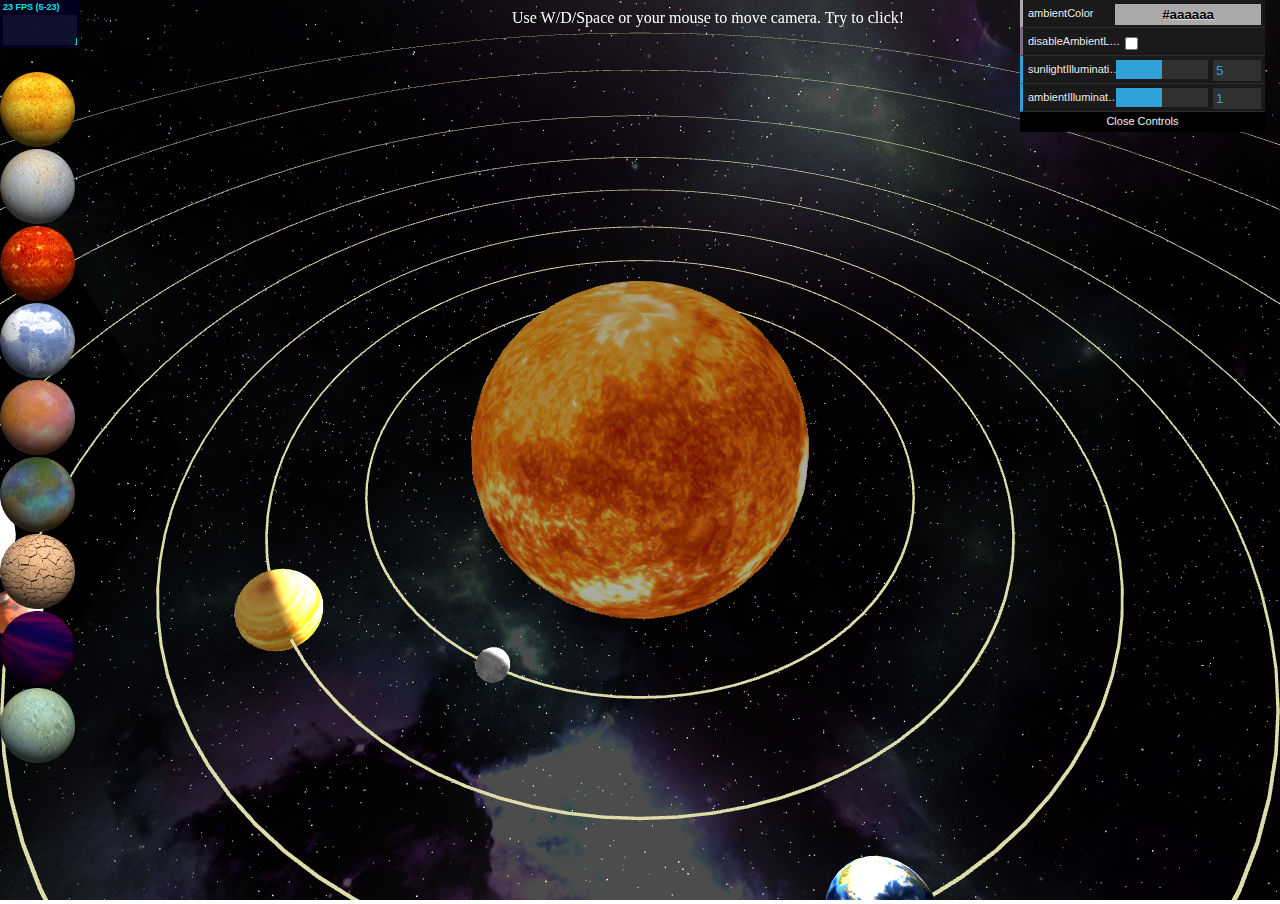
==== solar/index.htm @ 5ee8894a "day07" ====
<!DOCTYPE html>
<html lang="en">

<head>
  <meta charset="UTF-8">
  <meta name="viewport" content="width=device-width, initial-scale=1.0">
  <meta http-equiv="X-UA-Compatible" content="ie=edge">
  <link rel="stylesheet" href="style.css" type="text/css">

  <title>The Solar System</title>
  <script type="text/javascript" src="../libs/three.js"></script>
  <script type="text/javascript" src="../libs/stats.js"></script>
  <script type="text/javascript" src="../libs/OrbitControls.js"></script>
  <script type="text/javascript" src="../libs/dat.gui.js"></script>
  <script type="text/javascript" src="../libs/WebGL.js"></script>
  <script type="text/javascript" src="../libs/Lensflare.js"></script>
  <script type="text/javascript" src="../libs/jquery.min.js"></script>



</head>

<body>
  <canvas id="main"></canvas>
  <div id="tips">Use W/D/Space or your mouse to move camera. Try to click!</div>
  <div id="thumbnail">
    <img src="textures/thumbnail/sun.png" id="clickSun" width="75" height="75" vspace="0" onclick="clickSun()" alt="Sun" /><br>
    <img src="textures/thumbnail/mercury.png" id="clickMercury" width="75" height="75" vspace="0" onclick="clickMercury()" alt="Mercury" /><br>
    <img src="textures/thumbnail/venus.png" id="clickVenus" width="75" height="75" vspace="0" onclick="clickVenus()" alt="Venus" /><br>
    <img src="textures/thumbnail/earth.png" id="clickEarth" width="75" height="75" vspace="0" onclick="clickEarth()" alt="Earth" /><br>
    <img src="textures/thumbnail/mars.png" id="clickMars" width="75" height="75" vspace="0" onclick="clickMars()" alt="Mars" /><br>
    <img src="textures/thumbnail/jupiter.png" id="clickJupiter" width="75" height="75" vspace="0" onclick="clickJupiter()" alt="Jupiter" /><br>
    <img src="textures/thumbnail/saturn.png" id="clickSaturn" width="75" height="75" vspace="0" onclick="clickSaturn()" alt="Saturn" /><br>
    <img src="textures/thumbnail/neptune.png" id="clickNeptune" width="75" height="75" vspace="0" onclick="clickNeptune()" alt="Neptune" /><br>
    <img src="textures/thumbnail/uranus.png" id="clickUranus" width="75" height="75" vspace="0" onclick="clickUranus()" alt="Uranus" /><br>
  </div>

  <div id="sunInfo">
    <p>
      <img src="textures/info/sun.png" width="500" height="350" align="right" alt="sunInfo" />
      &emsp;&emsp;太阳是太阳系的中心天体，占有太阳系总体质量的99.86%。太阳系中的八大行星、小行星、流星、彗星、外海王星天体以及星际尘埃等，都围绕着太阳公转，而太阳则围绕着银河系的中心公转。</p>
    &emsp;&emsp;太阳是位于太阳系中心的恒星，它几乎是热等离子体与磁场交织着的一个理想球体。太阳直径大约是1392000（1.392×10⁶）千米，相当于地球直径的109倍；体积大约是地球的130万倍；其质量大约是2×10³⁰千克（地球的330000倍）。从化学组成来看，现在太阳质量的大约四分之三是氢，剩下的几乎都是氦，包括氧、碳、氖、铁和其他的重元素质量少于2%，采用核聚变的方式向太空释放光和热。</p>
    &emsp;&emsp;太阳目前正在穿越银河系内部边缘猎户臂的本地泡区中的本星际云。在距离地球17光年的距离内有50颗最邻近的恒星系（与太阳距离最近的恒星是称作比邻星的红矮星，大约4.2光年）。</p>
    &emsp;&emsp;太阳是一颗黄矮星（光谱为G2V），黄矮星的寿命大致为100亿年，目前太阳大约45.7亿岁。
    在大约50至60亿年之后，太阳内部的氢元素几乎会全部消耗尽，太阳的核心将发生坍缩，导致温度上升，这一过程将一直持续到太阳开始把氦元素聚变成碳元素。虽然氦聚变产生的能量比氢聚变产生的能量少，但温度也更高，因此太阳的外层将膨胀，并且把一部分外层大气释放到太空中。当转向新元素的过程结束时，太阳的质量将稍微下降，外层将延伸到地球或者火星目前运行的轨道处（这时由于太阳质量的下降，这两颗行星将会离太阳更远）。
    </p>
    <img src="textures/close.png" id="close" alt="Close" width="30" height="30" align="right" onclick="clickSun()" />
  </div>
  <div id="mercuryInfo">
    <p>
      <img src="textures/info/mercury.jpg" width="350" height="350" align="right" alt="mercuryInfo">
      &emsp;&emsp;水星（英语：Mercury，拉丁语：Mercurius）是太阳系八大行星最内侧也是最小的一颗行星，也是离太阳最近的行星。中国称为辰星，有着八大行星中第二大（包括冥王星）的轨道偏心率。它每87.968个地球日绕行太阳一周，而每公转2.01周同时也自转3圈。</p>
    &emsp;&emsp;水星有着太阳系行星中最小的轨道倾角。水星轨道的近日点每世纪比牛顿力学的预测多出43弧秒（角秒）的进动，这种现象直到20世纪才从爱因斯坦的广义相对论得到解释。</p>
    &emsp;&emsp;水星是一颗类地行星，由于其非常靠近太阳，所以只会出现在凌晨称为辰星，或是黄昏出现作为昏星。除非有日食，否则在阳光的照耀下通常是看不见水星的。</p>
    &emsp;&emsp;水星是太阳系内与地球相似的4颗类地行星之一，有着与地球一样的岩石个体。它是太阳系中最小的行星，在赤道的半径是2,439.7公里。水星甚至比一些巨大的天然卫星，比如甘尼米德（木卫三）和泰坦（土卫六）还要小
    ——虽然质量较大。水星由大约70%的金属和30%的硅酸盐材料组成，水星的密度是5.427克/cm³，在太阳系中是第二高的，仅次于地球的5.515克/cm³。如果不考虑重力压缩对物质密度的影响，水星物质的密度将是最高的——未经重力压缩的水星物质密度是5.3克/cm³，相较之下的地球物质只有4.4克/cm³。</p>
    &emsp;&emsp;从水星的密度可以推测其内部结构的详细资料。地球的高密度，特别是核心的高密度是由重力压缩所导致的。水星是如此的小，因此它的内部不会被强力的挤压。所以它要有如此高的密度，它的核心必然很大且含有许多的铁。
    </p>
    <img src="textures/close.png" id="close" alt="Close" width="30" height="30" align="right" onclick="clickMercury()" />
  </div>
  <div id="venusInfo">
    <p>
      <img src="textures/info/venus.png" width="450" height="350" align="right" alt="venusInfo">
      &emsp;&emsp;金星（Venus）是太阳系中八大行星之一，按离太阳由近及远的次序，是第二颗，距离太阳0.725天文单位。它是离地球最近的行星（火星有时候会更近）。古罗马人称作维纳斯，中国古代称之为长庚、启明、太白或太白金星，古希腊神话中称为阿佛洛狄特。公转周期是224.71地球日。</p>
    &emsp;&emsp;夜空中亮度仅次于月球，排第二，金星要在日出稍前或者日落稍后才能达到亮度最大。它清晨出现在东方天空，被称为“启明”；傍晚处于天空的西侧，被称为“长庚”。</p>
    &emsp;&emsp;金星是一颗类地行星，因为其质量与地球类似，有时也被人们叫做地球的“姐妹星”。也是太阳系中唯一一颗没有磁场的行星。在八大行星中金星的轨道最接近圆形，偏心率最小，仅为0.006811。</p>
    &emsp;&emsp;以地球为三角形的顶点之一，分别连结金星和太阳，就会发现这个角度非常小，即使在最大时也只有48.5°，这是因为金星的轨道处于地球轨道的内侧。因此，当我们看到金星的时候，不是在清晨便是在傍晚，并且分别处于天空的东侧和西侧。</p>
    &emsp;&emsp;金星是全天中最亮的行星，亮度为-3.3至-4.4等，比著名的天狼星（除太阳外全天最亮的恒星）还要亮14倍，犹如一颗耀眼的钻石，于是古希腊人称它为阿佛洛狄忒（Aphrodite）——爱与美的女神，而罗马人则称它为维纳斯（Venus）——美神。
    </p>
    <img src="textures/close.png" id="close" alt="Close" width="30" height="30" align="right" onclick="clickVenus()" />
  </div>
  <div id="earthInfo">
    <p>
      <img src="textures/info/earth.jpg" width="400" height="400" align="right" alt="earthInfo">
      &emsp;&emsp;地球（Earth）是太阳系八大行星之一，按离太阳由近及远的次序排为第三颗，也是太阳系中直径、质量和密度最大的类地行星，距离太阳1.5亿公里。地球自西向东自转，同时围绕太阳公转。现有40~46亿岁，它有一个天然卫星——月球，二者组成一个天体系统——地月系统。46亿年以前起源于原始太阳星云。</p>
    &emsp;&emsp;地球赤道半径6378.137千米，极半径6356.752千米，平均半径约6371千米，赤道周长大约为40076千米，呈两极稍扁赤道略鼓的不规则的椭圆球体。地球表面积5.1亿平方公里，其中71%为海洋，29%为陆地，在太空上看地球呈蓝色。</p>
    &emsp;&emsp;地球内部有核、幔、壳结构，地球外部有水圈、大气圈以及磁场。地球是目前宇宙中已知存在生命的唯一的天体，是包括人类在内上百万种生物的家园。</p>
    &emsp;&emsp;人类科学家已经能够重建地球过去有关的资料。太阳系的物质起源于45.672亿±60万年前，而大约在45.4亿年前（误差约1%），地球和太阳系内的其他行星开始在太阳星云——太阳形成后残留下来的气体与尘埃形成的圆盘状——内形成。通过吸积的过程，地球经过1至2千万年的时间，大致上已经完全成形。从最初熔融的状态，地球的外层先冷却凝固成固体的地壳，水也开始在大气层中累积。</p>
    &emsp;&emsp;地球圈层分为地球外圈和地球内圈两大部分。地球外圈可进一步划分为四个基本圈层，即大气圈、水圈、生物圈和岩石圈；地球内圈可进一步划分为三个基本圈层，即地幔圈、外核液体圈和固体内核圈。此外在地球外圈和地球内圈之间还存在一个软流圈，它是地球外圈与地球内圈之间的一个过渡圈层，位于地面以下平均深度约150公里处。
    </p>
    <img src="textures/close.png" id="close" alt="Close" width="30" height="30" align="right" onclick="clickEarth()" />
  </div>
  <div id="marsInfo">
    <p>
      <img src="textures/info/mars.jpg" width="500" height="280" align="right" alt="marsInfo">
      &emsp;&emsp;火星（Mars）是太阳系八大行星之一，是太阳系由内往外数的第四颗行星，属于类地行星，直径约为地球的53%，质量为地球的14%。自转轴倾角、自转周期均与地球相近，公转一周约为地球公转时间的两倍。橘红色外表是地表的赤铁矿（氧化铁）。我国古书上将火星称为“荧惑星”，西方古代（古罗马）称为“神话玛尔斯星”是十二星座白羊座的独一守护星，并非天蝎座的守护行星。</p>
    &emsp;&emsp;火星基本上是沙漠行星，地表沙丘、砾石遍布且没有稳定的液态水体。二氧化碳为主的大气既稀薄又寒冷，沙尘悬浮其中，每年常有尘暴发生。火星两极皆有水冰与干冰组成的极冠会随着季节消长。</p>
    &emsp;&emsp;与地球相比，火星地质活动较不活跃，地表地貌大部份于远古较活跃的时期形成，有密布的陨石坑、火山与峡谷，包括太阳系最高的山：奥林帕斯山和最大的峡谷：水手号峡谷。另一个地形特征是南北半球的明显差别：南方是古老、充满陨石坑的高地，北方则是较年轻的平原。</p>
    &emsp;&emsp;火星有两个天然卫星：火卫一和火卫二，形状不规则，可能是被隔离的矮小行星。在地球，火星肉眼可见，最高亮度可达-2.9等，八大行星中比木星、金星暗。2015年9月28日，美国航天局宣布火星存在流动石。</p>
    &emsp;&emsp;2018年7月25日，法新社消息称，火星上发现了第一个液态水。</p>
    &emsp;&emsp;右图为“好奇号”探测器在火星拍摄的全景图。
    </p>
    <img src="textures/close.png" id="close" alt="Close" width="30" height="30" align="right" onclick="clickMars()" />
  </div>
  <div id="jupiterInfo">
    <p>
      <img src="textures/info/jupiter.png" width="400" height="350" align="right" alt="jupiterInfo">
      &emsp;&emsp;木星（Jupiter）是太阳系八大行星中体积最大、自转最快的行星，从内向外的第五颗行星。它的质量为太阳的千分之一，是太阳系中其它七大行星质量总和的2.5倍。由于木星与土星、天王星、海王星皆属气体行星，因此四者又合称类木行星（木星和土星合称气态巨行星）。木星是一个气态巨行星，占所有太阳系行星质量的70%，主要由氢组成，占其总质量的75%，其次为氦，占总质量的25%，岩核则含有其他较重的元素。人类所看到的通常是大气中云层的顶端，压强比1个大气压略高。</p>
    &emsp;&emsp;木星由于自转快速（自转一周为9个地球时）而呈现扁球体（赤道附近有略微但明显可见的凸起）。外大气层明确依纬度分为多个带域，各带域相接的边际容易出现乱流和风暴，最显著的例子是大红斑。环绕着行星的是松弱的行星环系统和强大的磁层（木星磁场十分强大，其背对太阳一面的磁场甚至延伸至土星轨道）。木星至少有79个卫星。</p>
    &emsp;&emsp;2018年2月，美国航空航天局（NASA）公布了由“朱诺”号卫星拍摄到的一组木星南极的图像，醒目的蓝色漩涡以华丽的图案扭曲变幻，创造了令人惊叹的奇观。</p>
    &emsp;&emsp;2018年，天文学家发现了12颗新的木星卫星，使得这颗气态巨行星的已知卫星数量增加到79个。科学家在观测更遥远的柯伊伯带天体时拍摄到了它们。新增的两颗卫星被命名为“S/2016 J1”和“S/2017 J1”，分别距木星2100万公里和2400万公里。
    </p>
    <img src="textures/close.png" id="close" alt="Close" width="30" height="30" align="right" onclick="clickJupiter()" />
  </div>
  <div id="saturnInfo">
    <p>
      <img src="textures/info/saturn.png" width="500" height="350" align="right" alt="saturnInfo">
      &emsp;&emsp;土星（英文Saturn，拉丁文Saturnus），是太阳系八大行星之一，距日距离（由近到远）第6位。质量、直径仅次于木星，并与木星同属气态巨行星。欧洲古代（古希腊）称土星为大地之母盖娅，希腊语：Γαία、英语：Gaia (Gaea)，在古代中国也叫镇星或福星。</p>
    &emsp;&emsp;土星主要由氢组成，还有少量的氦与微量元素，内部的核心包括岩石和冰，外围由数层金属氢和气体包裹着。最外层的大气层在外观上可以看出发亮的土星光环，虽然有时会有长时间存在的现象。土星的风速高达1800公里/时，明显的比木星上的风速快。土星的行星磁场强度介于地球和木星之间，空气流非常快。</p>
    &emsp;&emsp;土星有一个美丽及幽远的行星光环，（可以通过望远镜直接观测），主要的成分是冰的微粒和较少数的岩石以及等离子。已经确认的土星的卫星总共有62颗。其中，土卫六是土星系统中最大和太阳系中第二大的卫星（半径2575Km）（太阳系最大的卫星是木星的木卫三，半径2631Km）。</p>
    &emsp;&emsp;天文学家通过分析红外线影像发现土星有一个“温暖”的极地漩涡，这种特征在太阳系内是独一无二的。天文学家认为这个点是土星上温度最高的点，土星上其他各处的温度是-185 ℃，而该漩涡处的温度则高达-122 ℃。
    </p>
    <img src="textures/close.png" id="close" alt="Close" width="30" height="30" align="right" onclick="clickSaturn()" />
  </div>
  <div id="neptuneInfo">
    <p>
      <img src="textures/info/neptune.png" width="600" height="300" align="right" alt="clickNeptune">
      &emsp;&emsp;海王星（Neptune），是太阳系八大行星中的远日行星。按照行星与太阳的距离排列海王星是第八颗行星，直径上是第四大行星，质量上是第三大行星。它的亮度仅为7.85等，只有在天文望远镜里才能看到它。由于它那荧荧的淡蓝色光，所以西方人用罗马神话中的海神——尼普顿（Neptune）”的名字来称呼它。在中文里，把它译为海王星。</p>
    &emsp;&emsp;海王星在直径和体积上小于天王星，但质量却大于天王星，大约是地球的17倍，而它的姊妹行星天王星因密度较低，质量大约是地球的14倍。</p>
    &emsp;&emsp;海王星的大气层以氢和氦为主，还有微量的甲烷，大气层中的甲烷，是使行星呈现蓝色的原因之一。海王星有着太阳系最强烈的风暴，测量到的风速高达2100km/h。海王星云顶的温度是-218 ℃（55K），因为距离太阳最远，是太阳系最冷的地区之一。尽管如此，海王星却有着一个炽热的内部，海王星核心的温度约7000℃，和大多数已知的行星相似。</p>
    &emsp;&emsp;海王星在1846年9月23日被发现，是唯一利用数学预测而非有计划的观测发现的行星。天文学家利用天王星轨道的摄动推测出海王星的存在与可能的位置，迄今只有美国的旅行者2号探测器曾经在1989年8月25日拜访过海王星。
    </p>
    <img src="textures/close.png" id="close" alt="Close" width="30" height="30" align="right" onclick="clickNeptune()" />
  </div>
  <div id="uranusInfo">
    <p>
      <img src="textures/info/uranus.png" width="500" height="350" align="right" alt="uranusInfo">
      &emsp;&emsp;天王星（Uranus），为太阳系八大行星之一，是太阳系由内向外的第七颗行星（18.37~20.08天文单位），其体积在太阳系中排名第三（比海王星大），质量排名第四（小于海王星），几乎横躺着围绕太阳公转。</p>
    &emsp;&emsp;天王星大气的主要成分是氢、氦和甲烷。据推测，其内部可能含有丰富的重元素。地幔由甲烷和氨的冰组成，可能含有水。内核由冰和岩石组成。天王星是太阳系内大气层最冷的行星，最低温度只有49K（-224℃）。</p>
    &emsp;&emsp;天王星的英文名称Uranus来自古希腊神话中的天空之神乌拉诺斯（Οὐρανός），是克洛诺斯的父亲，宙斯的祖父。与在古代就为人们所知的五颗行星（水星、金星、火星、木星、土星）相比，天王星的亮度也是肉眼可见的，但由于亮度较暗、绕行速度缓慢并且由于当时望远镜观测能力不足，未被古代的观测者认定为是一颗行星。直到1781年3月13日，威廉·赫歇耳爵士宣布他发现了天王星，首度扩展了太阳系已知的界限，这也是第一颗使用望远镜发现的行星。</p>
    &emsp;&emsp;天王星和海王星的内部和大气构成和更巨大的气态巨行星木星土星不同。同样的，天文学家设立了冰巨星分类来安置它们。
    </p>
    <img src="textures/close.png" id="close" alt="Close" width="30" height="30" align="right" onclick="clickUranus()" />
  </div>

  <script type="text/javascript">
    if (WEBGL.isWebGLAvailable() === false) {
      document.body.appendChild(WEBGL.getWebGLErrorMessage());
    }
    //var IDs = ['sunInfo', 'mercuryInfo', 'venusInfo', 'earthInfo', 'marsInfo', 'jupiterInfo', 'saturnInfo', 'neptuneInfo', 'uranusInfo'];

    var divSun = document.getElementById('sunInfo');
    var divMercury = document.getElementById('mercuryInfo');
    var divVenus = document.getElementById('venusInfo');
    var divEarth = document.getElementById('earthInfo');
    var divMars = document.getElementById('marsInfo');
    var divJupiter = document.getElementById('jupiterInfo');
    var divSaturn = document.getElementById('saturnInfo');
    var divNeptune = document.getElementById('neptuneInfo');
    var divUranus = document.getElementById('uranusInfo');

    function clickSun(element) {
      var display = document.getElementById("sunInfo").style.display;
      if (display == "none") {
        $("#sunInfo").fadeIn("slow");
        document.getElementById("sunInfo").style.visibility = "visible";
        document.getElementById("thumbnail").style.visibility = "hidden";
      } else {
        document.getElementById("sunInfo").style.display = "none";
        document.getElementById("thumbnail").style.visibility = "visible";
      }
    };

    function clickMercury() {
      var display = document.getElementById("mercuryInfo").style.display;
      if (display == "none") {
        $("#mercuryInfo").fadeIn("slow");
        document.getElementById("mercuryInfo").style.visibility = "visible";
        document.getElementById("thumbnail").style.visibility = "hidden";
      } else {
        document.getElementById("mercuryInfo").style.display = "none";
        document.getElementById("thumbnail").style.visibility = "visible";
      }
    };

    function clickVenus() {
      var display = document.getElementById("venusInfo").style.display;
      if (display == "none") {
        $("#venusInfo").fadeIn("slow");
        document.getElementById("venusInfo").style.visibility = "visible";
        document.getElementById("thumbnail").style.visibility = "hidden";
      } else {
        document.getElementById("venusInfo").style.display = "none";
        document.getElementById("thumbnail").style.visibility = "visible";
      }
    };

    function clickEarth() {
      var display = document.getElementById("earthInfo").style.display;
      if (display == "none") {
        $("#earthInfo").fadeIn("slow");
        document.getElementById("earthInfo").style.visibility = "visible";
        document.getElementById("thumbnail").style.visibility = "hidden";
      } else {
        $("#earthInfo").fadeOut("slow");
        document.getElementById("earthInfo").style.display = "none";
        document.getElementById("thumbnail").style.visibility = "visible";
      }
    };

    function clickMars() {
      var display = document.getElementById("marsInfo").style.display;
      if (display == "none") {
        $("#marsInfo").fadeIn("slow");
        document.getElementById("marsInfo").style.visibility = "visible";
        document.getElementById("thumbnail").style.visibility = "hidden";
      } else {
        document.getElementById("marsInfo").style.display = "none";
        document.getElementById("thumbnail").style.visibility = "visible";
      }
    };

    function clickJupiter() {
      var display = document.getElementById("jupiterInfo").style.display;
      if (display == "none") {
        $("#jupiterInfo").fadeIn("slow");
        document.getElementById("jupiterInfo").style.visibility = "visible";
        document.getElementById("thumbnail").style.visibility = "hidden";
      } else {
        document.getElementById("jupiterInfo").style.display = "none";
        document.getElementById("thumbnail").style.visibility = "visible";
      }
    };

    function clickSaturn() {
      var display = document.getElementById("saturnInfo").style.display;
      if (display == "none") {
        $("#saturnInfo").fadeIn("slow");
        document.getElementById("saturnInfo").style.visibility = "visible";
        document.getElementById("thumbnail").style.visibility = "hidden";
      } else {
        document.getElementById("saturnInfo").style.display = "none";
        document.getElementById("thumbnail").style.visibility = "visible";
      }
    };

    function clickNeptune() {
      var display = document.getElementById("neptuneInfo").style.display;
      if (display == "none") {
        $("#neptuneInfo").fadeIn("slow");
        document.getElementById("neptuneInfo").style.visibility = "visible";
        document.getElementById("thumbnail").style.visibility = "hidden";
      } else {
        document.getElementById("neptuneInfo").style.display = "none";
        document.getElementById("thumbnail").style.visibility = "visible";
      }
    };

    function clickUranus() {
      var display = document.getElementById("uranusInfo").style.display;
      if (display == "none") {
        $("#uranusInfo").fadeIn("slow");
        document.getElementById("uranusInfo").style.visibility = "visible";
        document.getElementById("thumbnail").style.visibility = "hidden";
      } else {
        document.getElementById("uranusInfo").style.display = "none";
        document.getElementById("thumbnail").style.visibility = "visible";
      }
    };

    var scene, stats, axes, orbitControls, camera, renderer;
    var canvas = document.getElementById("main");
    var particles, particlesSystem, buffer, positions, colors, color, sizes, gap;
    var Sun, Earth, Mars, Mercury, Moon, Jupiter, Saturn, Neptune, Uranus, Venus, stars = [];
    var starNames = [];
    var displayName;
    var mouse = new THREE.Vector2();
    var raycaster = new THREE.Raycaster();
    var srmesh1, srmesh2;
    var dist;
    var textsize = [];

    var group = new THREE.Group();
    var groupParent = new THREE.Group();

    function init() {
      scene = new THREE.Scene();
      scene.background = new THREE.Color(0x000000);
      //scene.fog = new THREE.FogExp2(0xcccccc, 0.002);

      //-----Stats-----//
      stats = new Stats();
      //stats.setMode(0);
      stats.domElement.style.position = 'absolute';
      stats.domElement.style.left = '0px';
      stats.domElement.style.top = '0px';
      document.body.appendChild(stats.domElement);

      axes = new THREE.AxesHelper(5000);
      //scene.add(axes);

      camera = new THREE.PerspectiveCamera(60, window.innerWidth / window.innerHeight, 1, 10000);
      camera.position.set(500, 500, 0);

      //-----plane-to-cube-----//
      var backPlane = createBack('back.png');
      backPlane.rotation.y = Math.PI / 2;
      backPlane.position.set(-2500, 0, 0);
      scene.add(backPlane);

      var frontPlane = createBack('front.png');
      frontPlane.rotation.y = -Math.PI / 2;
      frontPlane.position.set(2500, 0, 0);
      scene.add(frontPlane);

      var leftPlane = createBack('left.png');
      leftPlane.rotation.z = Math.PI;
      leftPlane.position.set(0, 0, 2500);
      scene.add(leftPlane);

      var rightPlane = createBack('right.png');
      //rightPlane.rotation.z = -Math.PI / 2;
      rightPlane.position.set(0, 0, -2500);
      scene.add(rightPlane);

      var topPlane = createBack('top.png');
      topPlane.rotation.x = Math.PI / 2;
      topPlane.position.set(0, 2500, 0);
      scene.add(topPlane);

      var bottomPlane = createBack('bottom.png');
      bottomPlane.rotation.x = Math.PI / 2;
      bottomPlane.position.set(0, -2500, 0);
      scene.add(bottomPlane);

      //-----Renderer-----//
      canvas.width = window.innerWidth;
      canvas.height = window.innerHeight;
      renderer = new THREE.WebGLRenderer({
        canvas: canvas,
        alpha: true,
        antialias: true
      });
      renderer.shadowMap.enabled = true;
      renderer.shadowMapSoft = true;
      renderer.setPixelRatio(window.devicePixelRatio);
      renderer.setSize(window.innerWidth, window.innerHeight);
      document.body.appendChild(renderer.domElement);

      //-----Controls-----//
      orbitControls = new THREE.OrbitControls(camera, renderer.domElement);
      orbitControls.autoRotate = false;
      orbitControls.autoRotateSpeed = 1;
      orbitControls.enableKeys = true;
      orbitControls.rotateSpeed = 0.5;
      orbitControls.enableZoom = true;
      orbitControls.enablePan = false;
      orbitControls.enableDamping = true;
      orbitControls.dampingFactor = 0.25;
      orbitControls.screenSpacePanning = false;
      orbitControls.minDistance = 100;
      orbitControls.maxDistance = 1200;
      orbitControls.maxPolorAngle = Math.PI / 2;

      orbitControls.keys = {
        A: 65,
        LEFT: 37,
        W: 87,
        UP: 38,
        D: 68,
        RIGHT: 39,
        S: 83,
        BOTTOM: 40,
        SPACE: 32
      };

      loadFont();

      //-----Geometry-----//
      Sun = createPlanet('Sun', 0, 0, 150, 0, 1 / 500, "sun.jpg");
      textsize.push(Sun.radius);
      //公转————1：2.5：4.1：7.8：49.2：123.1：350.0：385.5
      //自转————25.1:58.6:243.0:1.0:1.0:0.4:0.4:0.7:0.7
      Mercury = createPlanet('Mercury', 240, 0, 12.2, 0.032, 1 / 1160, 'mercury.jpg');
      stars.push(Mercury);
      textsize.push(Mercury.radius);
      Venus = createPlanet('Venus', 320, 0, 30.4, 0.016, -1 / 4860, 'venus.jpg');
      stars.push(Venus);
      textsize.push(Venus.radius);
      Earth = createPlanet('Earth', 400, 0, 31.9, 0.013, 0.05, 'earth.jpg');
      stars.push(Earth);
      textsize.push(Earth.radius);
      Moon = createPlanet('Moon', 50, 0, 8.7, 0.013, 0.05, 'moon.jpg');
      stars.push(Moon);
      textsize.push(Moon.radius);
      Mars = createPlanet('Mars', 500, 0, 17.0, 0.010, 0.05, 'mars.jpg');
      stars.push(Mars);
      textsize.push(Mars.radius);
      Jupiter = createPlanet('Jupiter', 600, 0, 65.4, 0.005, 0.2, 'jupiter.jpg');
      stars.push(Jupiter);
      textsize.push(Jupiter.radius);
      Saturn = createPlanet('Saturn', 750, 0, 44.7, 0.003, 0.2, 'saturn.png');
      stars.push(Saturn);
      textsize.push(Saturn.radius);
      Neptune = createPlanet('Neptune', 950, 0, 32.4, 0.002, 0.35, 'neptune.jpg');
      stars.push(Neptune);
      textsize.push(Neptune.radius);
      Uranus = createPlanet('Uranus', 1150, 0, 31.0, 0.001, 0.35, 'uranus.jpg');
      stars.push(Uranus);
      textsize.push(Uranus.radius);

      //-----Ring-----//
      var distance = [240, 320, 400, 500, 600, 750, 950, 1150];
      for (var i = 0; i < 8; i++) {
        var geometry = new THREE.RingGeometry(distance[i], distance[i] + 2, 90);
        var material = new THREE.MeshBasicMaterial({
          color: 0xddddaa,
          side: THREE.DoubleSide
        });
        var mesh = new THREE.Mesh(geometry, material);
        mesh.rotation.x = -Math.PI / 2;
        scene.add(mesh);
      }
      //-----Saturn Ring-----//
      var srgeometry1 = new THREE.RingGeometry(63, 95, 60);
      var srmaterial1 = new THREE.MeshBasicMaterial({
        side: THREE.DoubleSide
      });
      var loader = new THREE.TextureLoader();
      var texture = loader.load("textures/planet/saturnRing.png");
      srmaterial1.map = texture;
      srmesh1 = new THREE.Mesh(srgeometry1, srmaterial1);
      srmesh1.rotation.x = -Math.PI / 3;
      srmesh1.rotation.y = -Math.PI / 4;
      srmesh1.position.set(750, 0, 0);
      scene.add(srmesh1);

      var srgeometry2 = new THREE.RingGeometry(93, 95, 60);
      var srmaterial2 = new THREE.MeshBasicMaterial({
        side: THREE.DoubleSide
      });
      var texture2 = loader.load("texture/planet/saturnRings.png");
      srmaterial2.map = texture2;
      srmesh2 = new THREE.Mesh(srgeometry2, srmaterial2);
      srmesh2.rotation.x = -Math.PI / 3;
      srmesh2.rotation.y = -Math.PI / 4;
      srmesh2.position.set(750, 0, 0);
      scene.add(srmesh2);

      //-----Lights-----//
      // var sunlight1 = new THREE.DirectionalLight(0x999999, 0.8);
      // sunlight1.position.set(1, 0, 0);
      // // sunlight1.castShadow = true;
      // scene.add(sunlight1);
      //
      // var sunlight2 = new THREE.DirectionalLight(0x999999, 0.8);
      // sunlight2.position.set(-1, 0, 0);
      // //sunlight2.castShadow = true;
      // scene.add(sunlight2);

      var sunIll = 5;
      var sunlight = new THREE.PointLight(0xffffff, sunIll, 4000);
      //sunlight.castShadow = true;
      scene.add(sunlight);

      //var sunlight2 = new THREE.pointColor
      var ambiIll = 1;
      var ambiColor = "#aaaaaa";
      var ambientLight = new THREE.AmbientLight(ambiColor, ambiIll);
      scene.add(ambientLight);

      //-----GUI-----//
      var controls = new function() {
        this.ambientColor = ambiColor;
        this.disableAmbientLight = false;
        this.sunlightIllumination = sunIll;
        this.ambientIllumination = ambiIll;
      };
      var gui = new dat.GUI();
      gui.addColor(controls, 'ambientColor').onChange(function(e) {
        ambientLight.color = new THREE.Color(e);
      });
      gui.add(controls, 'disableAmbientLight').onChange(function(e) {
        ambientLight.visible = !e;
      });
      gui.add(controls, 'sunlightIllumination', 0, 10).onChange(function(e) {
        sunlight.intensity = e;
      });
      gui.add(controls, 'ambientIllumination', 0, 2).onChange(function(e) {
        ambientLight.intensity = e;
      });


      //-----background-stars-----//
      particles = 20000;
      buffer = new THREE.BufferGeometry();
      positions = new Float32Array(particles * 3);
      colors = new Float32Array(particles * 3);
      color = new THREE.Color();
      sizes = [];

      gap = 1500;

      for (var i = 0; i < positions.length; i += 3) {
        var x = (Math.random() * gap * 2) * (Math.random() < .5 ? -1 : 1);
        var y = (Math.random() * gap * 2) * (Math.random() < .5 ? -1 : 1);
        var z = (Math.random() * gap * 2) * (Math.random() < .5 ? -1 : 1);

        var max = Math.abs(x) > Math.abs(y) ? Math.abs(x) > Math.abs(z) ? 'x' : 'z' : Math.abs(y) > Math.abs(z) ? 'y' : 'z';
        var pos = {
          x,
          y,
          z
        };

        if (Math.abs(pos[max]) < gap) {
          pos[max] = pos[max] < 0 ? -gap : gap;
        }

        x = pos['x'];
        y = pos['y'];
        z = pos['z'];

        positions[i] = x;
        positions[i + 1] = y;
        positions[i + 2] = z;

        var hasColor = Math.random() > 0.3;
        var vx, vy, vz;

        if (hasColor) {
          vx = (Math.random() + 1) / 2;
          vy = (Math.random() + 1) / 2;
          vz = (Math.random() + 1) / 2;
        } else {
          vx = 1;
          vy = 1;
          vz = 1;
        }

        color.setRGB(vx, vy, vz);

        colors[i] = color.r;
        colors[i + 1] = color.g;
        colors[i + 2] = color.b;
        sizes.push(20);
      }

      buffer.addAttribute('position', new THREE.BufferAttribute(positions, 3));
      buffer.addAttribute('color', new THREE.BufferAttribute(colors, 3));
      buffer.addAttribute('size', new THREE.Float32BufferAttribute(sizes, 1).setDynamic(true));
      buffer.computeBoundingSphere();

      var material = new THREE.PointsMaterial({
        size: 6,
        vertexColors: THREE.VertexColors
      });
      particlesSystem = new THREE.Points(buffer, material);
      scene.add(particlesSystem);

      raycaster = new THREE.Raycaster(camera.position);
      raycaster.far = 1200;

      //onMouseDown
      window.addEventListener('mousemove', onMouseMove, false);
      //resize
      window.addEventListener('resize', onWindowResize, false);
      //onKeyDown
      window.addEventListener('keydown', onKeyDown, false);
    }

    //
    function createSprits(color, img) {
      return new THREE.Sprite(new THREE.SpriteMaterial({
        map: new THREE.ImageUtils.loadTexture('textures/glow.png'),
        useScreenCoordinates: false,
        alignment: THREE.SpriteAlignment.center,
        color: 0xFEAB10,
        transparent: true,
        blending: THREE.AdditiveBlending
      }));
    }

    //-----CustomMesh-----//
    function createPlanet(name, distance, angle, radius, revolutionSpeed, rotationSpeed, imageFile) {
      var loader = new THREE.TextureLoader();
      var texture = loader.load("textures/planet/" + imageFile);
      var material = new THREE.MeshLambertMaterial({
        side: THREE.DoubleSide
      });
      //var material = new THREE.MeshPhongMaterial();
      material.map = texture;
      var geometry = new THREE.SphereGeometry(radius, 32, 32);
      var mesh = new THREE.Mesh(geometry, material);
      mesh.position.x = distance * Math.cos(angle);
      mesh.position.z = distance * Math.sin(angle);
      mesh.receiveShadow = true;
      mesh.castShadow = true;
      mesh.name = name;

      var star = {
        name,
        distance,
        angle,
        radius,
        revolutionSpeed,
        rotationSpeed,
        Mesh: mesh
      };

      scene.add(mesh);

      starNames.push(mesh.name);

      return star;
    }

    function createBack(imageFile) {
      var loader = new THREE.TextureLoader();
      var texture = loader.load("textures/universe/" + imageFile);
      var material = new THREE.MeshPhongMaterial({
        side: THREE.DoubleSide
      });
      material.map = texture;
      var geometry = new THREE.PlaneGeometry(5000, 5000);
      var mesh = new THREE.Mesh(geometry, material);
      mesh.material.transparent = true;
      mesh.material.opacity = 0.3;

      return mesh;
    }

    function createRing(geometry, imageFile) {
      var loader = new THREE.TextureLoader();
      var texture = loader.load("texture/planet/" + imageFile);
      var material = new THREE.MeshBasicMaterial({
        side: THREE.DoubleSide
      });
      material.map = texture;

      var mesh = new THREE.Mesh(geometry, material);
      return mesh;
    }

    //-----displayName-----//
    function loadFont() {
      var loader = new THREE.FontLoader();

    }

    function displayPlanetName() {

      // function nameConstructor() {
      // for (var i = 0; i < starNames.length; i++) {
      //   var planetName = new THREE.Mesh(
      //     new THREE.TextGeometry(starNames[i], {
      //       size: 4,
      //       height: 4
      //     }),
      //     new THREE.MeshBasicMaterial({
      //       color: 0xffffff,
      //       side: THREE.DoubleSide
      //     }));
      //   planetName.position.set(stars[i].Mesh.position);
      //   scene.add(planetName);
      // }
      // }
    }

    //-----Orbital revolution-----//

    function revolution() {
      for (var i = 0; i < stars.length; i++) {
        if (i != 3 && i != 2) {
          stars[i].angle += stars[i].revolutionSpeed;
          stars[i].Mesh.position.set(stars[i].distance * Math.sin(stars[i].angle), 0,
            stars[i].distance * Math.cos(stars[i].angle));
        }
      }

      groupParent.add(stars[2].Mesh);
      group.add(stars[3].Mesh);
      groupParent.add(group);
      scene.add(groupParent);

      group.position.set(400, 0, 0);
      groupParent.rotation.y += 0.01;
      group.rotation.y += 0.01;

      srmesh1.position.copy(stars[6].Mesh.position);
      srmesh2.position.copy(stars[6].Mesh.position);

    }

    //-----Rotation-----//

    function rotation() {
      for (var i = 0; i < stars.length; i++) {
        stars[i].Mesh.rotation.y += stars[i].rotationSpeed;
      }
      Sun.Mesh.rotation.y += Sun.rotationSpeed;
    }


    //
    function onWindowResize() {
      camera.aspect = window.innerWidth / window.innerHeight;
      camera.updateProjectionMatrix();

      renderer.setSize(window.innerWidth, window.innerHeight);
    }

    //
    function onMouseMove(event) {
      //event.preventDefault();
      mouse.x = (event.clientX / window.innerWidth) * 2 - 1;
      mouse.y = -(event.clientY / window.innerHeight) * 2 + 1;
    }

    //-----cameraReset-----//
    function cameraReset() {
      camera.position.set(500, 500, 0);
    }

    function cameraLeft() {

    }

    //

    function onKeyDown(event) {
      var keyCode = event.keyCode;
      switch (keyCode) {
        case 65:
        case 37:
          dist = Math.sqrt(Math.pow(camera.position.x, 2) + Math.pow(camera.position.y, 2) + Math.pow(camera.position.z, 2));
          console.log(dist);
          cameraLeft();
          console.log('push a/←');
          break;
        case 87:
        case 38:
          camera.position.y += 10;
          console.log('push w/↑');
          break;
        case 68:
        case 39:
          camera.rotation.y -= 1;
          console.log('push d/→');
          break;
        case 83:
        case 40:
          camera.position.y -= 10;
          console.log('push s/↓');
          break;
        case 32:
          cameraReset();
          break;
        default:
          console.log("Push W/A/S/D or ↑/↓/←/→ to move camera, please.");
      }
    }

    //
    function animate() {
      revolution();
      rotation();
      // raycaster.setFromCamera(mouse, camera);
      // var intersects = raycaster.intersectObjects(scene.children);
      // if (intersects.length > 0) {
      //   //console.log(intersects[0]);
      //   var obj = intersects[0].object;
      //   var name = obj.name;
      //   displayName && (displayName.visible = false);
      //   if (starNames[name]) {
      //     starNames[name].visible = true;
      //     displayName = starNames[name];
      //     displayName.position.copy(obj.position);
      //     displayName.geometry.center();
      //     displayName.position.y = starNames[name].radius + 4;
      //     displayName.lookAt(camera.position);
      //   }
      // } else {
      //   displayName && displayName.visible && (displayName.visible = false)
      // }
      displayPlanetName();
      orbitControls.update();
      stats.update();
      render();
      requestAnimationFrame(animate);
    }

    function render() {
      camera.lookAt(0, 0, 0);
      camera.updateMatrixWorld();
      var time = Date.now() * 0.005;
      particlesSystem.rotation.y = 0.01 * time;
      var sizes = buffer.attributes.size.array;
      for (var i = 0; i < particles; i++) {
        sizes[i] = 10 * (1 + Math.sin(0.1 * i + time));
      }
      buffer.attributes.size.needsUpdate = true;

      renderer.render(scene, camera);
    }

    init();
    animate();
  </script>

</body>

</html>
---- solar/style.css ----
body {
    position: absolute;
    margin: 0;
    overflow: hidden;
    border: 0;
  }

  #tips{
    position: absolute;
    top: 1%;
    left: 40%;
    font-size: 16px;
    color: #fff;
  }
  #thumbnail{
    position: absolute;
    top: 8%;
    left: 0;
    font-size: 10px;
    color: #fff;
    width: 100px;
    display: block;
    margin: inherit;
    border: 0px;
    visibility: visible;
  }
  #sunInfo,
  #mercuryInfo,
  #venusInfo,
  #earthInfo,
  #marsInfo,
  #jupiterInfo,
  #saturnInfo,
  #neptuneInfo,
  #uranusInfo{
    position: absolute;
    background-color: #fff;
    border-radius: 15px 15px 15px 15px;
    opacity: 0.9;
    top: 10%;
    left: 20%;
    font-size: 15px;
    height: 500px;
    width: 1000px;
    color: #000;
    display: none;
  }
  #clickSun{
  }
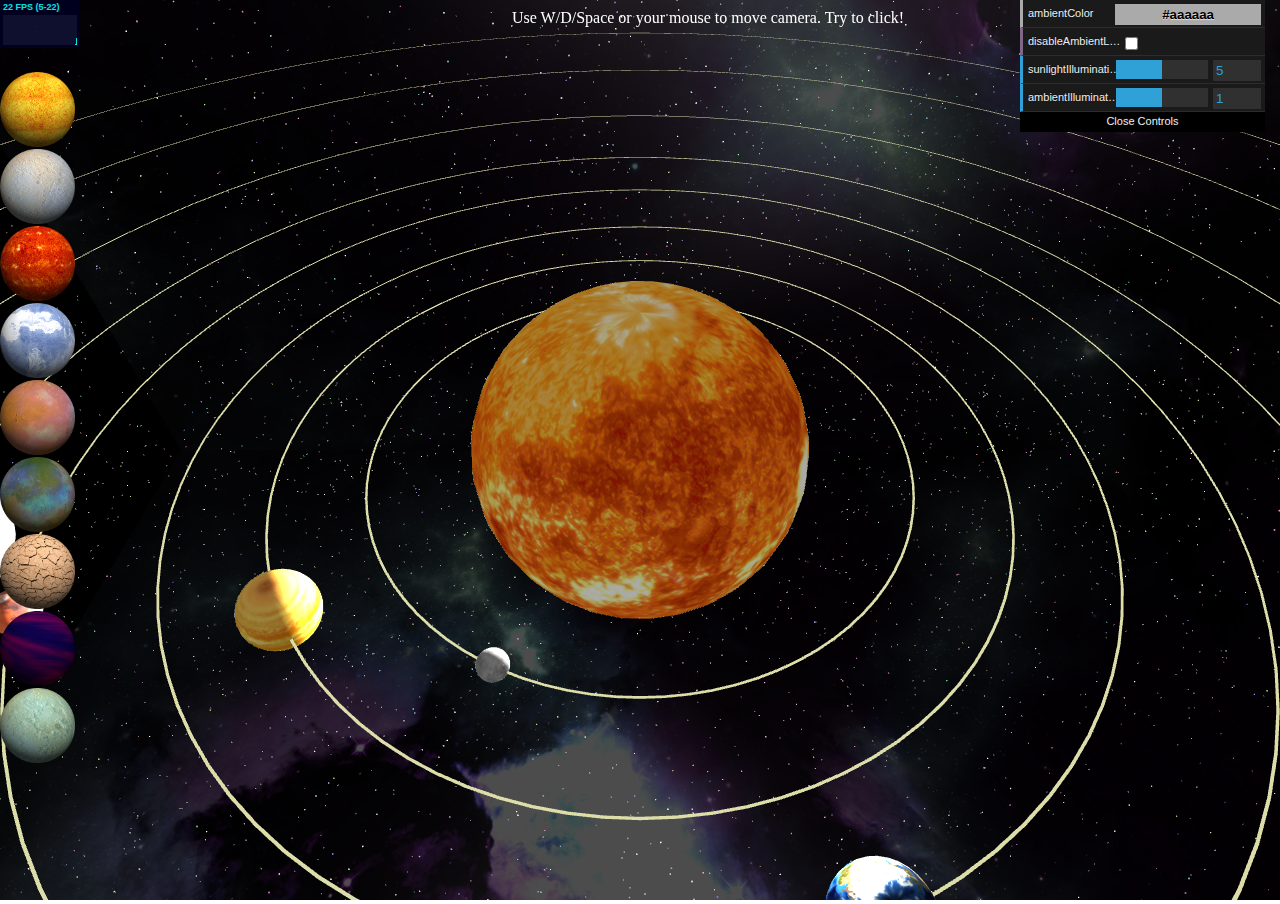
==== commit 8ac051f3: "Update index.htm" ====
--- a/solar/index.htm
+++ b/solar/index.htm
@@ -44,6 +44,7 @@
     &emsp;&emsp;太阳是一颗黄矮星（光谱为G2V），黄矮星的寿命大致为100亿年，目前太阳大约45.7亿岁。
     在大约50至60亿年之后，太阳内部的氢元素几乎会全部消耗尽，太阳的核心将发生坍缩，导致温度上升，这一过程将一直持续到太阳开始把氦元素聚变成碳元素。虽然氦聚变产生的能量比氢聚变产生的能量少，但温度也更高，因此太阳的外层将膨胀，并且把一部分外层大气释放到太空中。当转向新元素的过程结束时，太阳的质量将稍微下降，外层将延伸到地球或者火星目前运行的轨道处（这时由于太阳质量的下降，这两颗行星将会离太阳更远）。
     </p>
+    <img src="textures/right.png" id="next" width="33" height="44" alt="right" onclick="clickSun();clickMercury()" style="position:absolute; left: 550px; top: 440px;" />
     <img src="textures/close.png" id="close" alt="Close" width="30" height="30" align="right" onclick="clickSun()" />
   </div>
   <div id="mercuryInfo">
@@ -56,6 +57,8 @@
     ——虽然质量较大。水星由大约70%的金属和30%的硅酸盐材料组成，水星的密度是5.427克/cm³，在太阳系中是第二高的，仅次于地球的5.515克/cm³。如果不考虑重力压缩对物质密度的影响，水星物质的密度将是最高的——未经重力压缩的水星物质密度是5.3克/cm³，相较之下的地球物质只有4.4克/cm³。</p>
     &emsp;&emsp;从水星的密度可以推测其内部结构的详细资料。地球的高密度，特别是核心的高密度是由重力压缩所导致的。水星是如此的小，因此它的内部不会被强力的挤压。所以它要有如此高的密度，它的核心必然很大且含有许多的铁。
     </p>
+    <img src="textures/left.png" id="next" width="33" height="44" alt="right" onclick="clickMercury();clickSun()" style="position:absolute; left: 500px; top: 440px;" />
+    <img src="textures/right.png" id="next" width="33" height="44" alt="right" onclick="clickMercury();clickVenus()" style="position:absolute; left: 550px; top: 440px;" />
     <img src="textures/close.png" id="close" alt="Close" width="30" height="30" align="right" onclick="clickMercury()" />
   </div>
   <div id="venusInfo">
@@ -67,6 +70,8 @@
     &emsp;&emsp;以地球为三角形的顶点之一，分别连结金星和太阳，就会发现这个角度非常小，即使在最大时也只有48.5°，这是因为金星的轨道处于地球轨道的内侧。因此，当我们看到金星的时候，不是在清晨便是在傍晚，并且分别处于天空的东侧和西侧。</p>
     &emsp;&emsp;金星是全天中最亮的行星，亮度为-3.3至-4.4等，比著名的天狼星（除太阳外全天最亮的恒星）还要亮14倍，犹如一颗耀眼的钻石，于是古希腊人称它为阿佛洛狄忒（Aphrodite）——爱与美的女神，而罗马人则称它为维纳斯（Venus）——美神。
     </p>
+    <img src="textures/left.png" id="next" width="33" height="44" alt="right" onclick="clickVenus();clickMercury()" style="position:absolute; left: 500px; top: 440px;" />
+    <img src="textures/right.png" id="next" width="33" height="44" alt="right" onclick="clickVenus();clickEarth()" style="position:absolute; left: 550px; top: 440px;" />
     <img src="textures/close.png" id="close" alt="Close" width="30" height="30" align="right" onclick="clickVenus()" />
   </div>
   <div id="earthInfo">
@@ -78,6 +83,8 @@
     &emsp;&emsp;人类科学家已经能够重建地球过去有关的资料。太阳系的物质起源于45.672亿±60万年前，而大约在45.4亿年前（误差约1%），地球和太阳系内的其他行星开始在太阳星云——太阳形成后残留下来的气体与尘埃形成的圆盘状——内形成。通过吸积的过程，地球经过1至2千万年的时间，大致上已经完全成形。从最初熔融的状态，地球的外层先冷却凝固成固体的地壳，水也开始在大气层中累积。</p>
     &emsp;&emsp;地球圈层分为地球外圈和地球内圈两大部分。地球外圈可进一步划分为四个基本圈层，即大气圈、水圈、生物圈和岩石圈；地球内圈可进一步划分为三个基本圈层，即地幔圈、外核液体圈和固体内核圈。此外在地球外圈和地球内圈之间还存在一个软流圈，它是地球外圈与地球内圈之间的一个过渡圈层，位于地面以下平均深度约150公里处。
     </p>
+    <img src="textures/left.png" id="next" width="33" height="44" alt="right" onclick="clickEarth();clickVenus()" style="position:absolute; left: 500px; top: 440px;" />
+    <img src="textures/right.png" id="next" width="33" height="44" alt="right" onclick="clickEarth();clickMars()" style="position:absolute; left: 550px; top: 440px;" />
     <img src="textures/close.png" id="close" alt="Close" width="30" height="30" align="right" onclick="clickEarth()" />
   </div>
   <div id="marsInfo">
@@ -90,6 +97,8 @@
     &emsp;&emsp;2018年7月25日，法新社消息称，火星上发现了第一个液态水。</p>
     &emsp;&emsp;右图为“好奇号”探测器在火星拍摄的全景图。
     </p>
+    <img src="textures/left.png" id="next" width="33" height="44" alt="right" onclick="clickMars();clickEarth()" style="position:absolute; left: 500px; top: 440px;" />
+    <img src="textures/right.png" id="next" width="33" height="44" alt="right" onclick="clickMars();clickJupiter()" style="position:absolute; left: 550px; top: 440px;" />
     <img src="textures/close.png" id="close" alt="Close" width="30" height="30" align="right" onclick="clickMars()" />
   </div>
   <div id="jupiterInfo">
@@ -100,6 +109,8 @@
     &emsp;&emsp;2018年2月，美国航空航天局（NASA）公布了由“朱诺”号卫星拍摄到的一组木星南极的图像，醒目的蓝色漩涡以华丽的图案扭曲变幻，创造了令人惊叹的奇观。</p>
     &emsp;&emsp;2018年，天文学家发现了12颗新的木星卫星，使得这颗气态巨行星的已知卫星数量增加到79个。科学家在观测更遥远的柯伊伯带天体时拍摄到了它们。新增的两颗卫星被命名为“S/2016 J1”和“S/2017 J1”，分别距木星2100万公里和2400万公里。
     </p>
+    <img src="textures/left.png" id="next" width="33" height="44" alt="right" onclick="clickJupiter();clickMars()" style="position:absolute; left: 500px; top: 440px;" />
+    <img src="textures/right.png" id="next" width="33" height="44" alt="right" onclick="clickJupiter();clickSaturn()" style="position:absolute; left: 550px; top: 440px;" />
     <img src="textures/close.png" id="close" alt="Close" width="30" height="30" align="right" onclick="clickJupiter()" />
   </div>
   <div id="saturnInfo">
@@ -110,6 +121,8 @@
     &emsp;&emsp;土星有一个美丽及幽远的行星光环，（可以通过望远镜直接观测），主要的成分是冰的微粒和较少数的岩石以及等离子。已经确认的土星的卫星总共有62颗。其中，土卫六是土星系统中最大和太阳系中第二大的卫星（半径2575Km）（太阳系最大的卫星是木星的木卫三，半径2631Km）。</p>
     &emsp;&emsp;天文学家通过分析红外线影像发现土星有一个“温暖”的极地漩涡，这种特征在太阳系内是独一无二的。天文学家认为这个点是土星上温度最高的点，土星上其他各处的温度是-185 ℃，而该漩涡处的温度则高达-122 ℃。
     </p>
+    <img src="textures/left.png" id="next" width="33" height="44" alt="right" onclick="clickSaturn();clickJupiter()" style="position:absolute; left: 500px; top: 440px;" />
+    <img src="textures/right.png" id="next" width="33" height="44" alt="right" onclick="clickSaturn();clickNeptune()" style="position:absolute; left: 550px; top: 440px;" />
     <img src="textures/close.png" id="close" alt="Close" width="30" height="30" align="right" onclick="clickSaturn()" />
   </div>
   <div id="neptuneInfo">
@@ -120,6 +133,8 @@
     &emsp;&emsp;海王星的大气层以氢和氦为主，还有微量的甲烷，大气层中的甲烷，是使行星呈现蓝色的原因之一。海王星有着太阳系最强烈的风暴，测量到的风速高达2100km/h。海王星云顶的温度是-218 ℃（55K），因为距离太阳最远，是太阳系最冷的地区之一。尽管如此，海王星却有着一个炽热的内部，海王星核心的温度约7000℃，和大多数已知的行星相似。</p>
     &emsp;&emsp;海王星在1846年9月23日被发现，是唯一利用数学预测而非有计划的观测发现的行星。天文学家利用天王星轨道的摄动推测出海王星的存在与可能的位置，迄今只有美国的旅行者2号探测器曾经在1989年8月25日拜访过海王星。
     </p>
+    <img src="textures/left.png" id="next" width="33" height="44" alt="right" onclick="clickNeptune();clickSaturn()" style="position:absolute; left: 500px; top: 440px;" />
+    <img src="textures/right.png" id="next" width="33" height="44" alt="right" onclick="clickNeptune();clickUranus()" style="position:absolute; left: 550px; top: 440px;" />
     <img src="textures/close.png" id="close" alt="Close" width="30" height="30" align="right" onclick="clickNeptune()" />
   </div>
   <div id="uranusInfo">
@@ -130,6 +145,7 @@
     &emsp;&emsp;天王星的英文名称Uranus来自古希腊神话中的天空之神乌拉诺斯（Οὐρανός），是克洛诺斯的父亲，宙斯的祖父。与在古代就为人们所知的五颗行星（水星、金星、火星、木星、土星）相比，天王星的亮度也是肉眼可见的，但由于亮度较暗、绕行速度缓慢并且由于当时望远镜观测能力不足，未被古代的观测者认定为是一颗行星。直到1781年3月13日，威廉·赫歇耳爵士宣布他发现了天王星，首度扩展了太阳系已知的界限，这也是第一颗使用望远镜发现的行星。</p>
     &emsp;&emsp;天王星和海王星的内部和大气构成和更巨大的气态巨行星木星土星不同。同样的，天文学家设立了冰巨星分类来安置它们。
     </p>
+    <img src="textures/left.png" id="next" width="33" height="44" alt="right" onclick="clickUranus();clickNeptune()" style="position:absolute; left: 500px; top: 440px;" />
     <img src="textures/close.png" id="close" alt="Close" width="30" height="30" align="right" onclick="clickUranus()" />
   </div>
 
@@ -149,7 +165,7 @@
     var divNeptune = document.getElementById('neptuneInfo');
     var divUranus = document.getElementById('uranusInfo');
 
-    function clickSun(element) {
+    function clickSun() {
       var display = document.getElementById("sunInfo").style.display;
       if (display == "none") {
         $("#sunInfo").fadeIn("slow");
